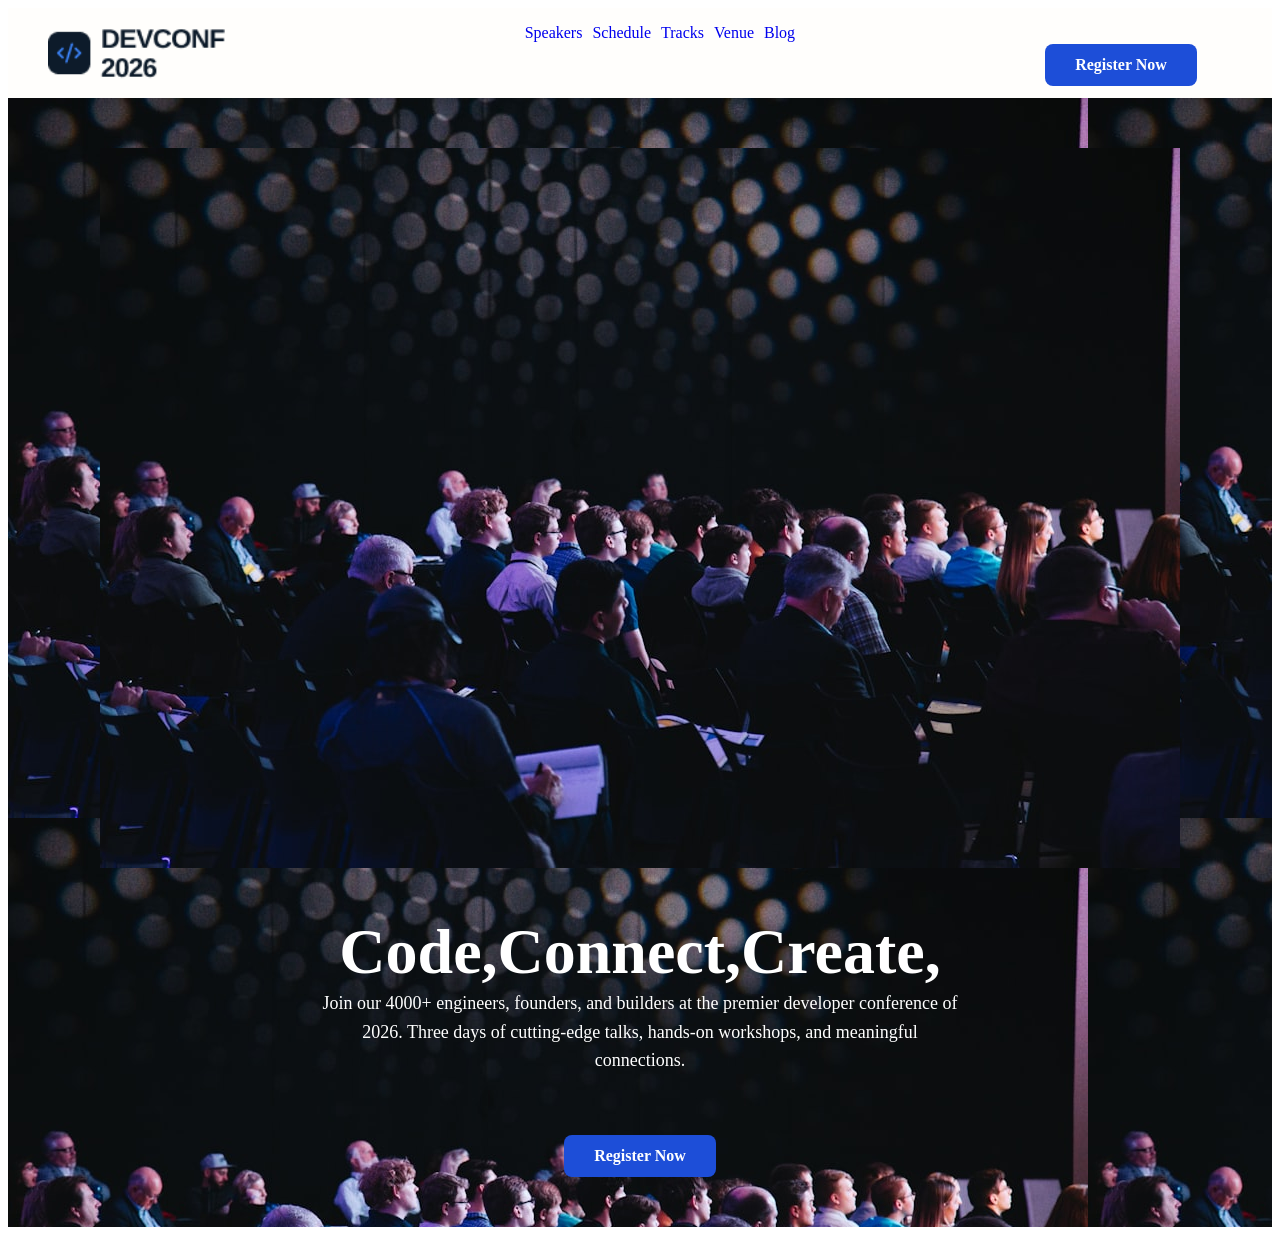
==== index.html @ ab05e1fb "first commit" ====
<!DOCTYPE html>
<html lang="en">

<head>
    <meta charset="UTF-8">
    <meta name="viewport" content="width=device-width, initial-scale=1.0">
    <title>Devconf 2026</title>
    <link rel="stylesheet" href="./style.css">
</head>

<body>
    <nav class="navbar">

        <ul>
            <img id="mini-logo" src="./logo.png" alt="Devconf 2026 Logo">
            <li class="nav-item"><a href="#">Speakers</a></li>
            <li class="nav-item"><a href="#">Schedule</a></li>
            <li class="nav-item"><a href="#">Tracks</a></li>
            <li class="nav-item"><a href="#">Venue</a></li>
            <li class="nav-item" id="blog-margin"><a href="#">Blog</a></li>

            <div>
                <a href="#" class="button">Register Now</a>
            </div>
        </ul>
    </nav>


    <div class="banner" style="text-align: center; padding: 50px 20px;">
        <img src="./banner.jpg" alt="Devconf 2026 Banner">
        <h1 class="on-banner-text">Code,Connect,Create,</h1>
        <p class="on-banner-text">Join our 4000+ engineers, founders, and builders at the premier developer
            conference of 2026. Three days of cutting-edge talks, hands-on workshops, and
            meaningful connections.
        </p>
        <a href="#" class="button">Register Now</a>
    </div>

</body>

</html>
---- style.css ----
.{
    margin: 0;
    padding: 0;
}

#mini-logo{
    margin-right: 300px;
}

.navbar{
    background-color: rgb(255, 254, 252);
    max-width: 100%;
    height: 90px;
    display: flex;
    margin: auto;
    padding: auto;
}

.button{
  display: inline-block;
  text-decoration: none;
  background-color: #1d4ed8;
  color: white;
  padding: 12px 30px;
  border-radius: 8px;
  font-weight: bold;
  margin-top: 20px;
}


nav ul{
    display: flex;
    list-style: none;
}

nav ul li{
    margin-right: 20px;
}

.nav-item{
    margin-right: 10px;
}

#blog-margin{
    margin-right: 250px;
}
nav ul li a{
    text-decoration: none;
}

.banner{
    background-image: url('./banner.jpg');
    padding: 100px 20px;
  text-align:center;
  color: white;
  margin: 0;
  padding: auto;
  padding: auto;
}

div h1{
    font-size: 64px;
  font-weight: bold;
  margin-bottom: 0;
}

div p{
    font-size: 18px;
  line-height: 1.6;
  color: white;
  max-width: 650px;
  margin: 0 auto 40px;
}

.on-banner-text{
    color: white;
    text-align: top;
}
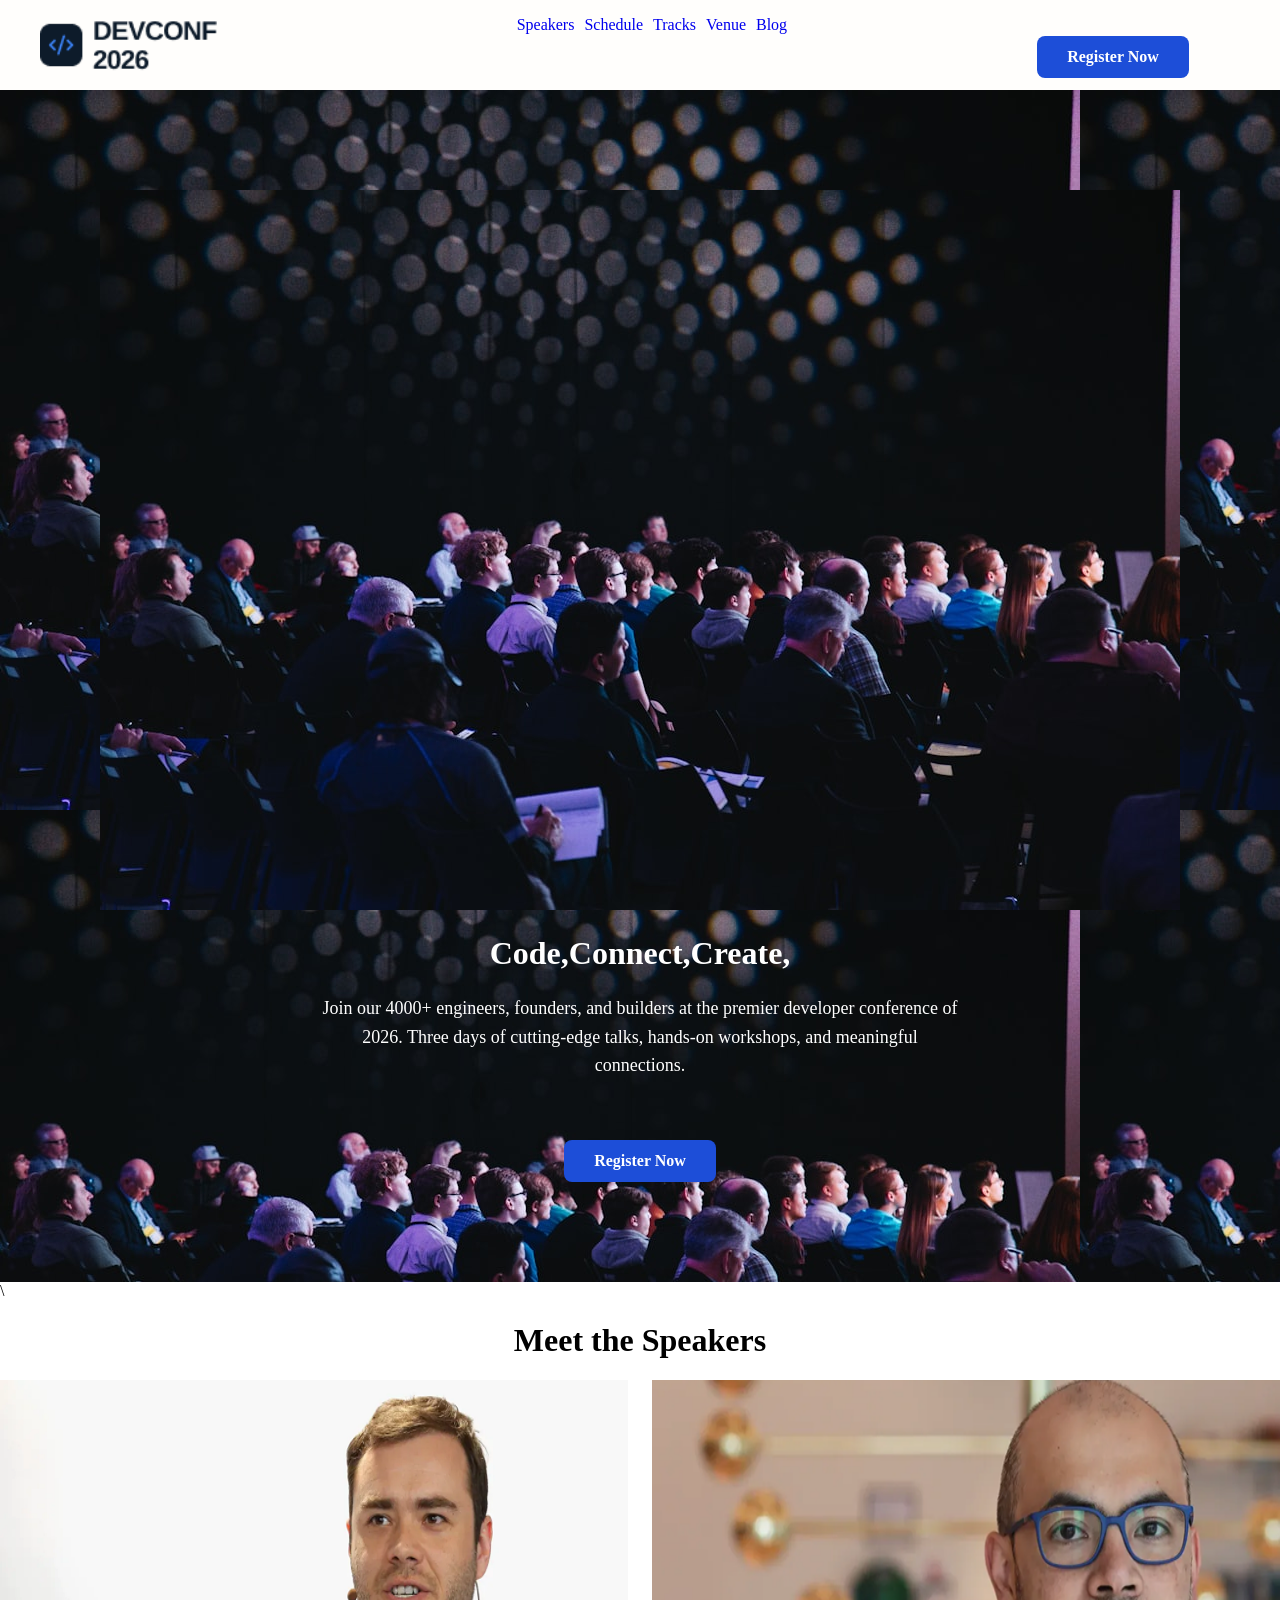
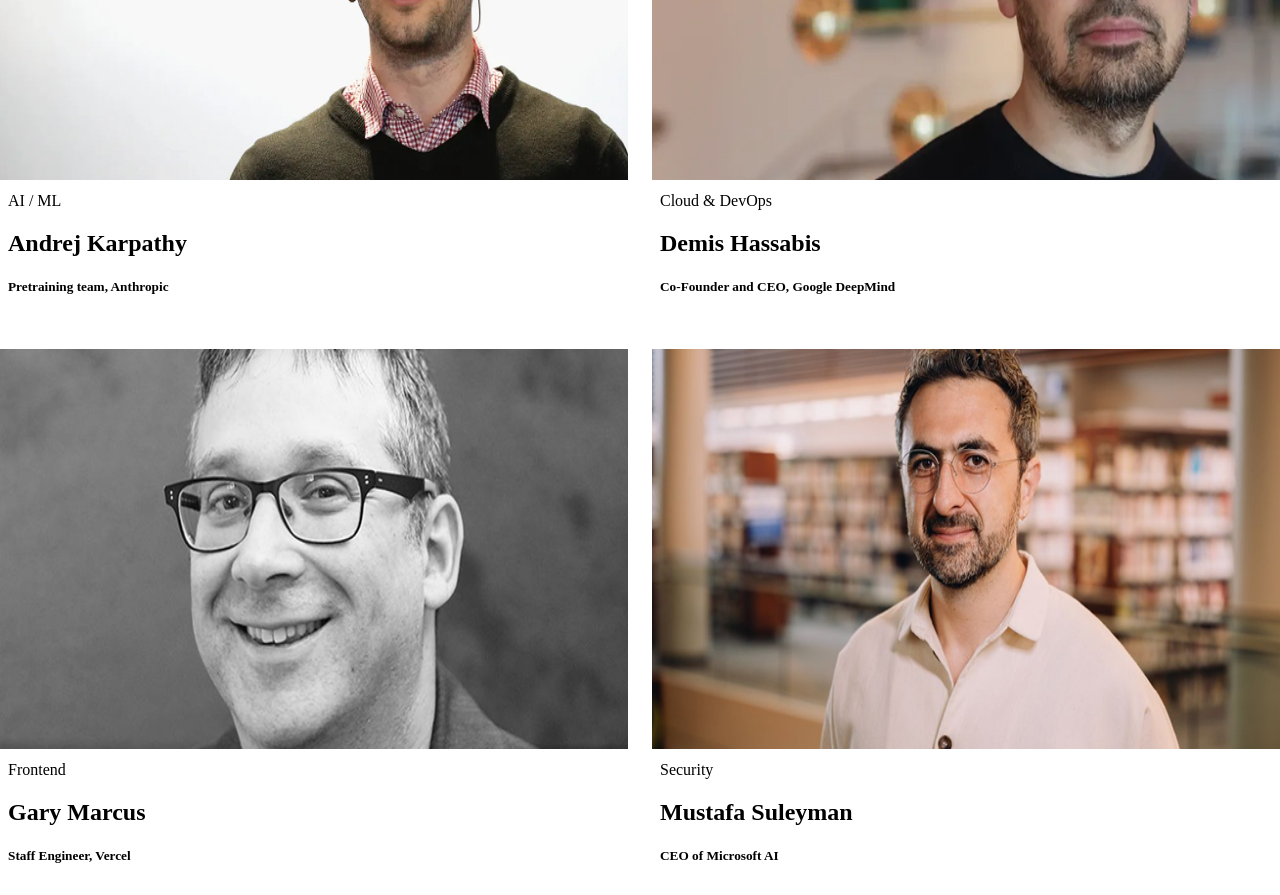
==== commit b7038ba4: "second-commit-of A1" ====
--- a/index.html
+++ b/index.html
@@ -26,7 +26,7 @@
     </nav>
 
 
-    <div class="banner" style="text-align: center; padding: 50px 20px;">
+    <div class="banner">
         <img src="./banner.jpg" alt="Devconf 2026 Banner">
         <h1 class="on-banner-text">Code,Connect,Create,</h1>
         <p class="on-banner-text">Join our 4000+ engineers, founders, and builders at the premier developer
@@ -36,6 +36,55 @@
         <a href="#" class="button">Register Now</a>
     </div>
 
+    <!--Speakers section start  -->\
+
+    <div class="speakers-container">
+        <h1 id="title">Meet the Speakers</h1>
+        <div class="grid-layout">
+            <div class="speaker-card">
+
+                <img src="./andrej.png" alt="Andrej Karpathy">
+                <div class="card-content">
+                    <div>AI / ML</div>
+                    <h2>Andrej Karpathy</h2>
+                    <h5>Pretraining team, Anthropic</h5>
+                </div>
+            </div>
+
+
+            <div class="speaker-card">
+                <img src="./demis.png" alt="Demis Hassabis">
+                <div class="card-content">
+                    <div>Cloud & DevOps</div>
+                    <h2>Demis Hassabis</h2>
+                    <h5>Co-Founder and CEO, Google DeepMind</h5>
+                </div>
+            </div>
+
+
+            <div class="speaker-card">
+                <img src="./gary.png" alt="Gary Marcus">
+                <div class="card-content">
+                    <div>Frontend</div>
+                    <h2>Gary Marcus</h2>
+                    <h5>Staff Engineer, Vercel</h5>
+                </div>
+            </div>
+
+
+            <div class="speaker-card">
+                <img src="./mustafa.png" alt="Mustafa Suleyman">
+                <div class="card-content">
+                    <div>Security</div>
+                    <h2>Mustafa Suleyman</h2>
+                    <h5>CEO of Microsoft AI</h5>
+                </div>
+            </div>
+
+        </div>
+
+    </div>
+
 </body>
 
 </html>
--- a/style.css
+++ b/style.css
@@ -1,13 +1,14 @@
-.{
+body {
     margin: 0;
     padding: 0;
+    /*max-width: 1200px;*/
 }
 
-#mini-logo{
+#mini-logo {
     margin-right: 300px;
 }
 
-.navbar{
+.navbar {
     background-color: rgb(255, 254, 252);
     max-width: 100%;
     height: 90px;
@@ -16,63 +17,85 @@
     padding: auto;
 }
 
-.button{
-  display: inline-block;
-  text-decoration: none;
-  background-color: #1d4ed8;
-  color: white;
-  padding: 12px 30px;
-  border-radius: 8px;
-  font-weight: bold;
-  margin-top: 20px;
+.button {
+    display: inline-block;
+    text-decoration: none;
+    background-color: #1d4ed8;
+    color: white;
+    padding: 12px 30px;
+    border-radius: 8px;
+    font-weight: bold;
+    margin-top: 20px;
 }
 
 
-nav ul{
+nav ul {
     display: flex;
     list-style: none;
 }
 
-nav ul li{
+nav ul li {
     margin-right: 20px;
 }
 
-.nav-item{
+.nav-item {
     margin-right: 10px;
 }
 
-#blog-margin{
+#blog-margin {
     margin-right: 250px;
 }
-nav ul li a{
+
+nav ul li a {
     text-decoration: none;
 }
 
-.banner{
+.banner {
     background-image: url('./banner.jpg');
+    text-align: center;
+    padding: 50px 20px;
     padding: 100px 20px;
-  text-align:center;
-  color: white;
-  margin: 0;
-  padding: auto;
-  padding: auto;
+    color: white;
+    margin: 0;
 }
 
-div h1{
+div h1 p {
+    text-align: center;
     font-size: 64px;
-  font-weight: bold;
-  margin-bottom: 0;
+    font-weight: bold;
+    margin-bottom: 0;
 }
 
-div p{
+div p {
     font-size: 18px;
-  line-height: 1.6;
-  color: white;
-  max-width: 650px;
-  margin: 0 auto 40px;
+    line-height: 1.6;
+    color: white;
+    max-width: 650px;
+    margin: 0 auto 40px;
 }
 
-.on-banner-text{
+.on-banner-text {
     color: white;
     text-align: top;
 }
+
+/*speakers section start*/
+
+.grid-layout {
+    display: grid;
+    grid-template-columns: 1fr 1fr;
+    gap: 24px;
+}
+
+#title {
+    text-align: center;
+}
+
+.speaker-card img {
+    width: 100%;
+    height: 400px;
+}
+
+.card-content {
+    padding: 8px;
+}
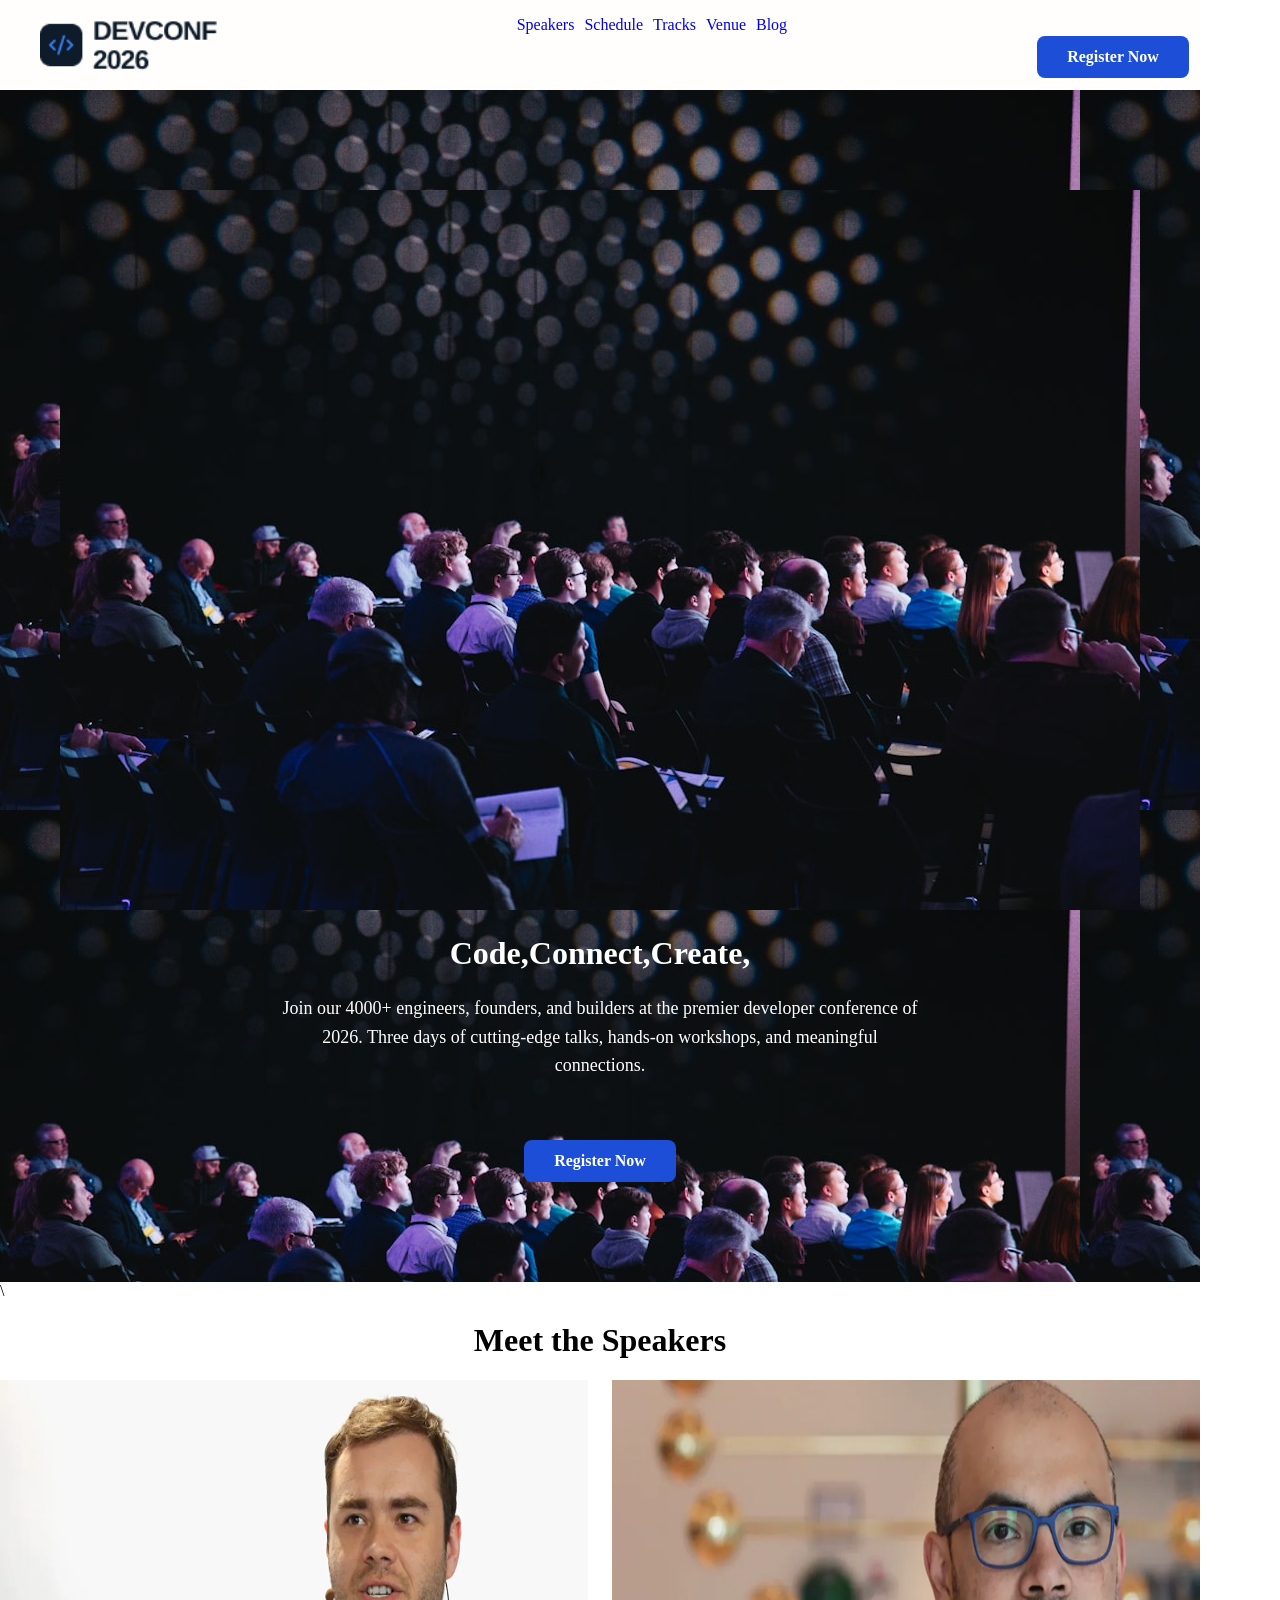
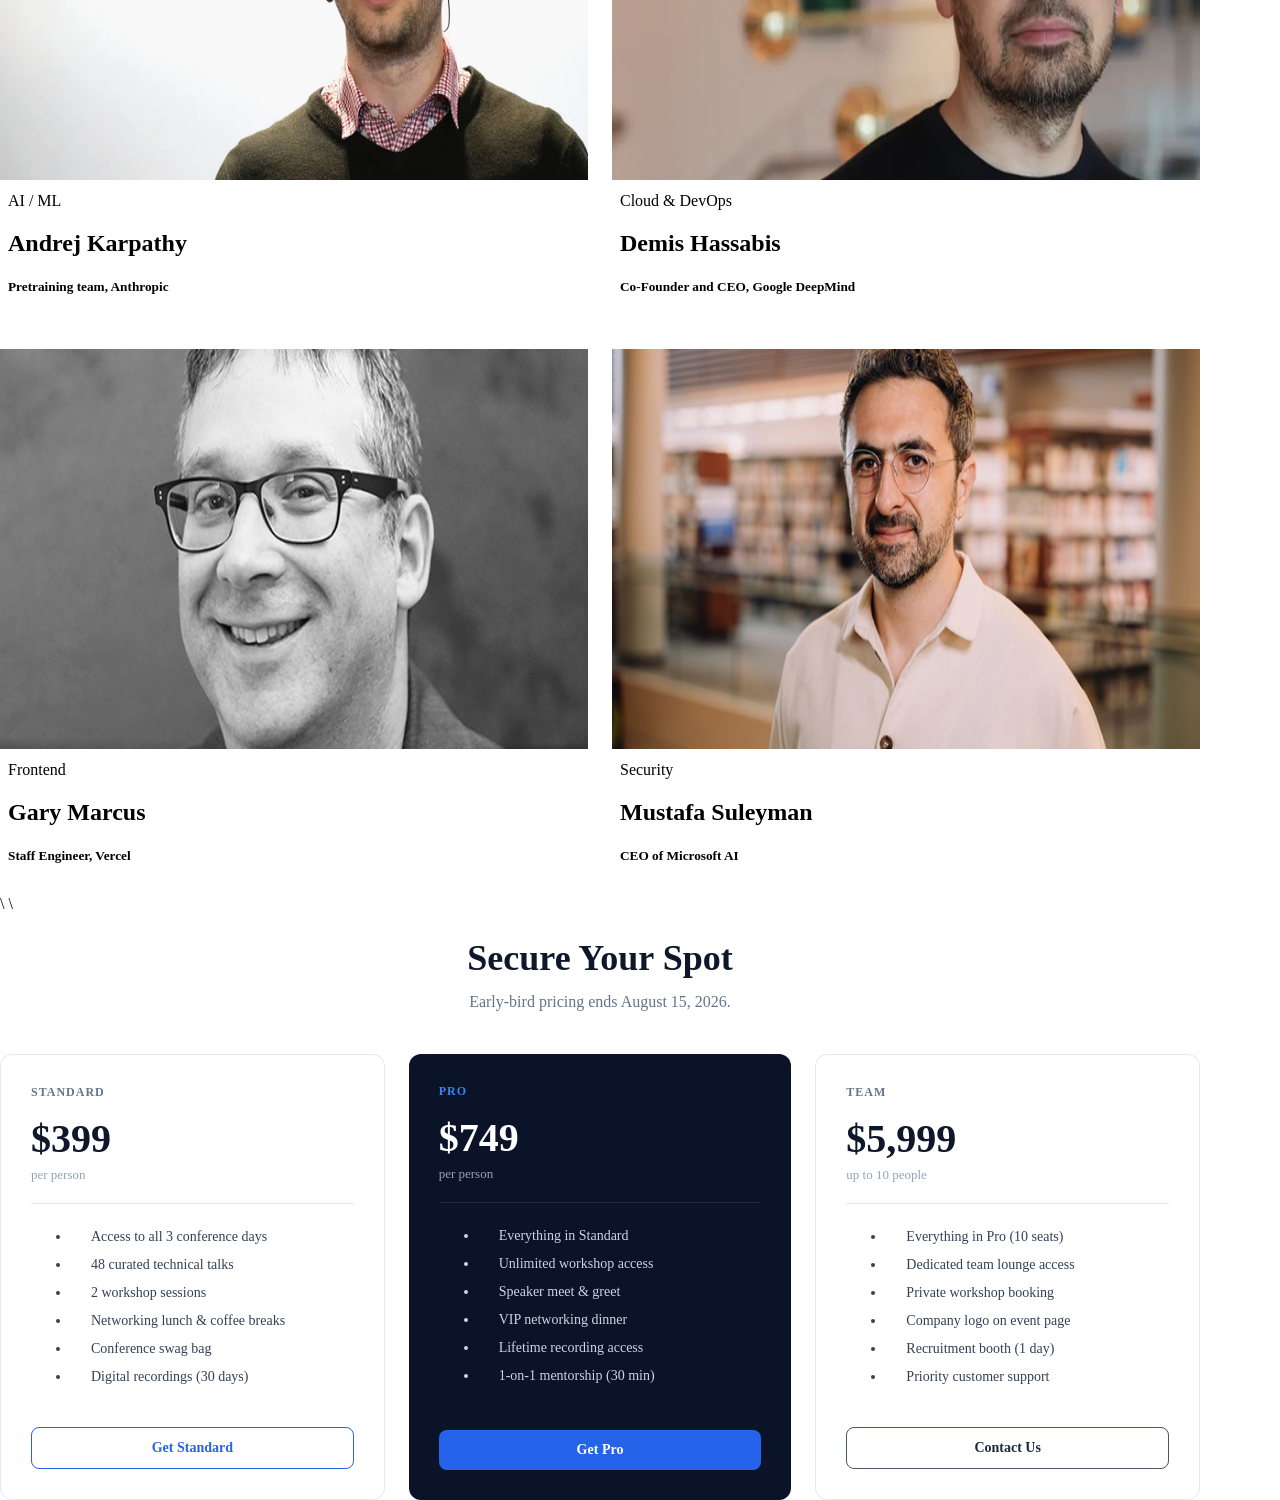
==== commit c12025e0: "third commit of A1" ====
--- a/index.html
+++ b/index.html
@@ -84,6 +84,69 @@
         </div>
 
     </div>
+    <!--Speakers section end  -->\
+
+    <!--spot section start  -->\
+
+    <div class="pricing-header">
+        <h1>Secure Your Spot</h1>
+        <p>Early-bird pricing ends August 15, 2026.</p>
+    </div>
+
+    <div class="pricing-container">
+
+        <div class="card">
+            <div class="plan-name">Standard</div>
+            <div class="price">$399</div>
+            <div class="per-person">per person</div>
+
+            <ul class="features-list">
+                <li>Access to all 3 conference days</li>
+                <li>48 curated technical talks</li>
+                <li>2 workshop sessions</li>
+                <li>Networking lunch & coffee breaks</li>
+                <li>Conference swag bag</li>
+                <li>Digital recordings (30 days)</li>
+            </ul>
+
+            <a href="#" class="btn btn-outline">Get Standard</a>
+        </div>
+
+        <div class="card pro-card">
+            <div class="plan-name">Pro</div>
+            <div class="price">$749</div>
+            <div class="per-person">per person</div>
+
+            <ul class="features-list">
+                <li>Everything in Standard</li>
+                <li>Unlimited workshop access</li>
+                <li>Speaker meet & greet</li>
+                <li>VIP networking dinner</li>
+                <li>Lifetime recording access</li>
+                <li>1-on-1 mentorship (30 min)</li>
+            </ul>
+
+            <a href="#" class="btn btn-solid">Get Pro</a>
+        </div>
+
+        <div class="card">
+            <div class="plan-name">Team</div>
+            <div class="price">$5,999</div>
+            <div class="per-person">up to 10 people</div>
+
+            <ul class="features-list">
+                <li>Everything in Pro (10 seats)</li>
+                <li>Dedicated team lounge access</li>
+                <li>Private workshop booking</li>
+                <li>Company logo on event page</li>
+                <li>Recruitment booth (1 day)</li>
+                <li>Priority customer support</li>
+            </ul>
+
+            <a href="#" class="btn btn-gray">Contact Us</a>
+        </div>
+
+    </div>
 
 </body>
 
--- a/style.css
+++ b/style.css
@@ -1,7 +1,7 @@
 body {
     margin: 0;
     padding: 0;
-    /*max-width: 1200px;*/
+    max-width: 1200px;
 }
 
 #mini-logo {
@@ -57,6 +57,7 @@
     padding: 100px 20px;
     color: white;
     margin: 0;
+    max-width: 1200px;
 }
 
 div h1 p {
@@ -98,4 +99,141 @@
 
 .card-content {
     padding: 8px;
+}
+
+/* spot section start*/
+
+
+.pricing-header {
+    text-align: center;
+    margin-bottom: 40px;
+}
+
+.pricing-header h1 {
+    font-size: 36px;
+    font-weight: bold;
+    margin-bottom: 10px;
+    color: #0f172a;
+}
+
+.pricing-header p {
+    color: #64748b;
+    font-size: 16px;
+}
+
+.pricing-container {
+    display: flex;
+    justify-content: center;
+    align-items: stretch;
+    gap: 24px;
+    max-width: 1200px;
+    margin: 0 auto;
+}
+
+.card {
+    background-color: #ffffff;
+    border: 1px solid #e2e8f0;
+    border-radius: 12px;
+    padding: 30px;
+    flex: 1;
+    max-width: 350px;
+    display: flex;
+    flex-direction: column;
+}
+
+.card.pro-card {
+    background-color: #0b1329;
+    color: #ffffff;
+    border: none;
+}
+
+.plan-name {
+    font-size: 12px;
+    font-weight: bold;
+    text-transform: uppercase;
+    letter-spacing: 1px;
+    color: #64748b;
+    margin-bottom: 15px;
+}
+
+.pro-card .plan-name {
+    color: #3b82f6;
+}
+
+.price {
+    font-size: 40px;
+    font-weight: bold;
+    color: #0f172a;
+    margin-bottom: 5px;
+}
+
+.pro-card .price {
+    color: #ffffff;
+}
+
+.per-person {
+    font-size: 13px;
+    color: #94a3b8;
+    margin-bottom: 25px;
+    border-bottom: 1px solid #e2e8f0;
+    padding-bottom: 20px;
+}
+
+.pro-card .per-person {
+    border-bottom: 1px solid #1e293b;
+}
+
+.features-list {
+    list-style: none padding: 0;
+    margin: 0 0 30px 0;
+    flex-grow: 1;
+}
+
+.features-list li {
+    font-size: 14px;
+    margin-bottom: 12px;
+    position: relative;
+    padding-left: 20px;
+    color: #334155;
+}
+
+.pro-card .features-list li {
+    color: #cbd5e1;
+}
+
+.btn {
+    display: block;
+    text-align: center;
+    padding: 12px;
+    border-radius: 8px;
+    font-weight: bold;
+    text-decoration: none;
+    font-size: 14px;
+    transition: 0.2s;
+}
+
+.btn-outline {
+    border: 1px solid #2563eb;
+    color: #2563eb;
+    background: transparent;
+}
+
+.btn-outline:hover {
+    background-color: #f0f7ff;
+}
+
+.btn-solid {
+    background-color: #2563eb;
+    color: #ffffff;
+    border: none;
+}
+
+.btn-gray {
+    border: 1px solid #475569;
+    color: #1e293b;
+    background: transparent;
+}
+
+.btn-gray:hover {
+    background-color: #f1f5f9;
 }
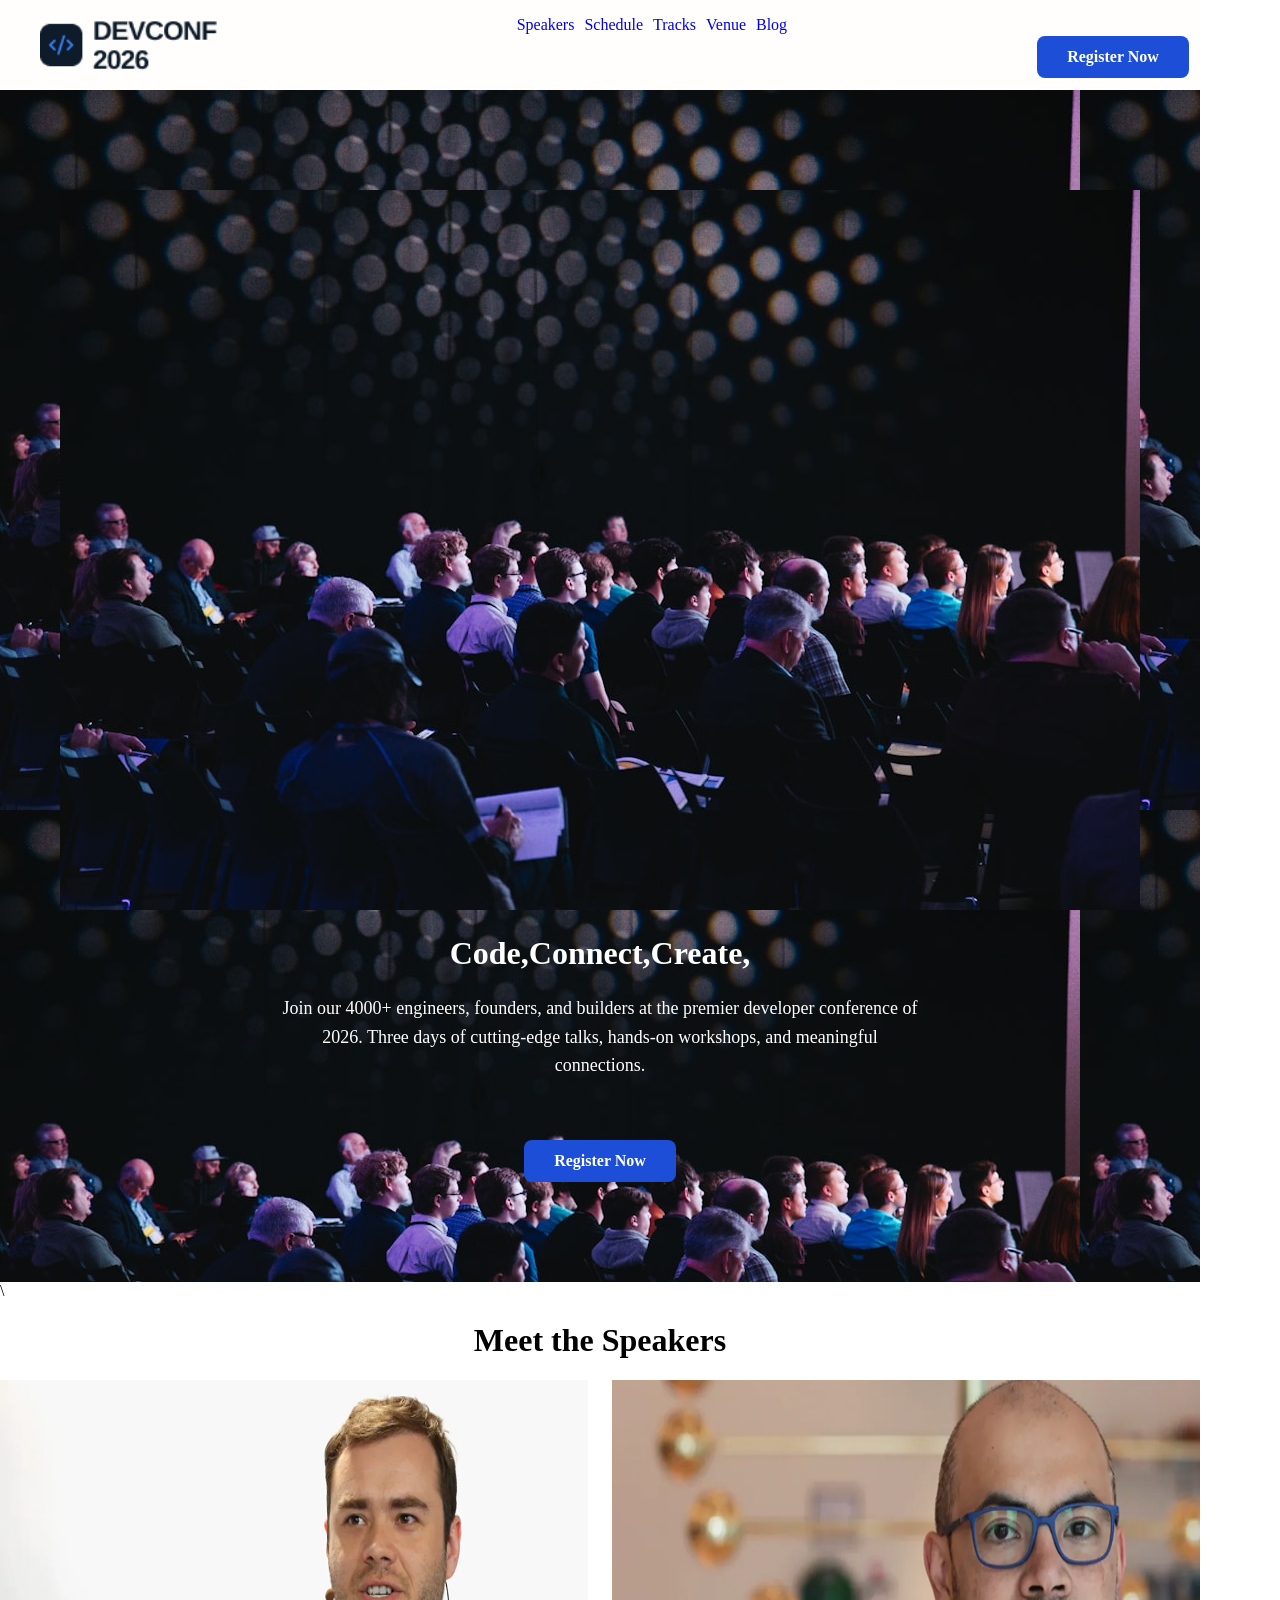
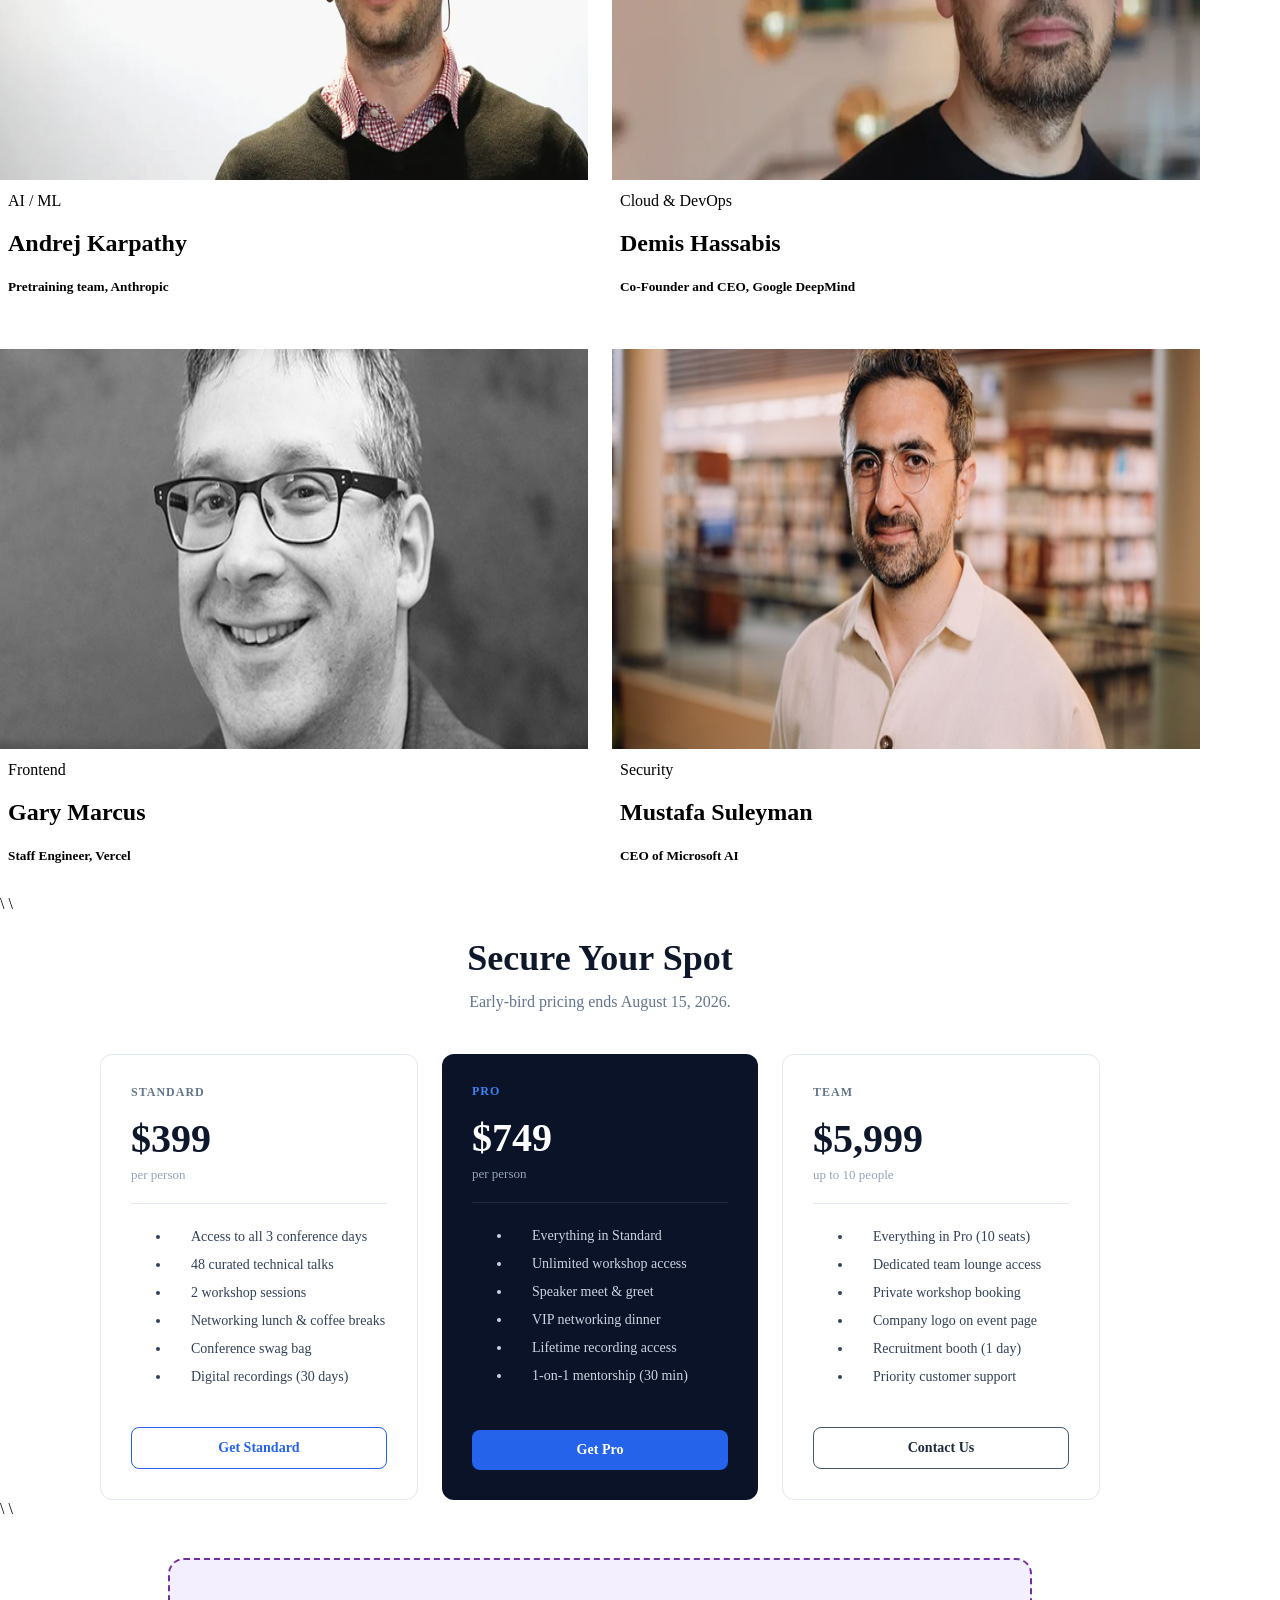
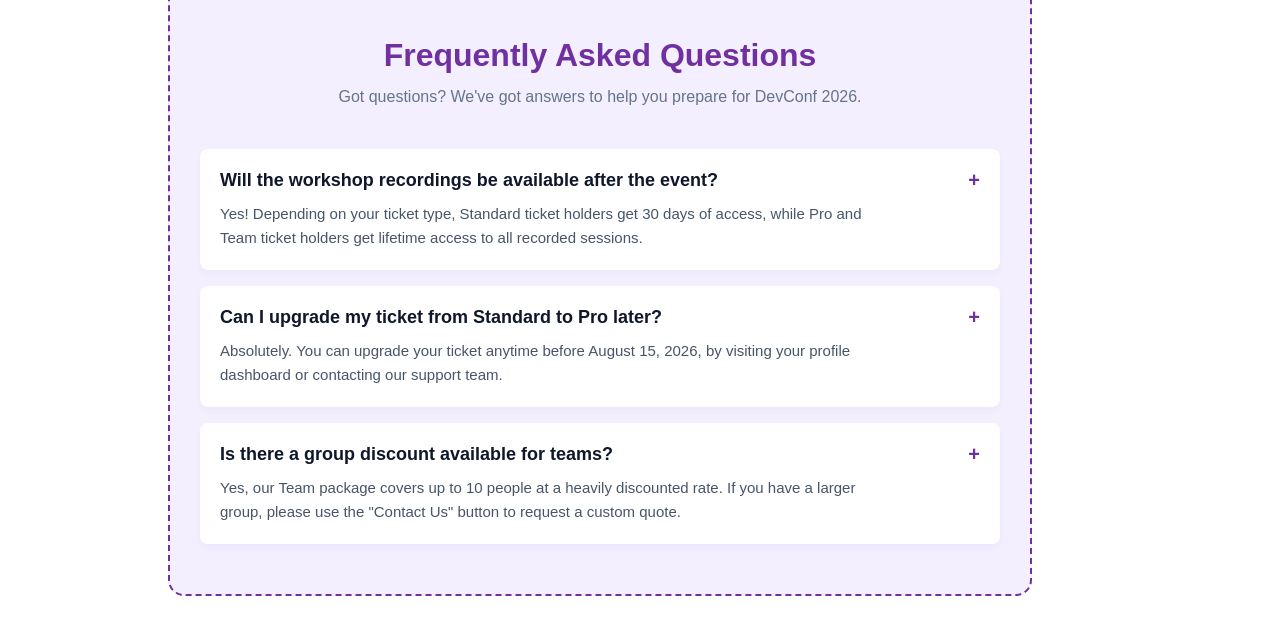
==== commit 3d67e4c3: "Forht commit of A1" ====
--- a/index.html
+++ b/index.html
@@ -147,6 +147,47 @@
         </div>
 
     </div>
+ <!--spot section end  -->\
+
+ <!--AI section start  -->\
+
+    <div class="ai-generated-section">
+
+        <h2 class="section-title">Frequently Asked Questions</h2>
+        <p class="section-subtitle">Got questions? We've got answers to help you prepare for DevConf 2026.</p>
+
+        <div class="faq-container">
+
+           
+            <div class="faq-item">
+                <h3 class="faq-question">Will the workshop recordings be available after the event?</h3>
+                <p class="faq-answer">Yes! Depending on your ticket type, Standard ticket holders get 30 days of access,
+                    while Pro and Team ticket holders get lifetime access to all recorded sessions.</p>
+            </div>
+
+           
+            <div class="faq-item">
+                <h3 class="faq-question">Can I upgrade my ticket from Standard to Pro later?</h3>
+                <p class="faq-answer">Absolutely. You can upgrade your ticket anytime before August 15, 2026, by
+                    visiting your profile dashboard or contacting our support team.</p>
+            </div>
+
+           
+            <div class="faq-item">
+                <h3 class="faq-question">Is there a group discount available for teams?</h3>
+                <p class="faq-answer">Yes, our Team package covers up to 10 people at a heavily discounted rate. If you
+                    have a larger group, please use the "Contact Us" button to request a custom quote.</p>
+            </div>
+
+        </div>
+
+    </div>
+
+ <!--AI section End-->
+
+
+
+
 
 </body>
 
--- a/style.css
+++ b/style.css
@@ -126,7 +126,7 @@
     justify-content: center;
     align-items: stretch;
     gap: 24px;
-    max-width: 1200px;
+    max-width: 1000px;
     margin: 0 auto;
 }
 
@@ -236,4 +236,74 @@
 
 .btn-gray:hover {
     background-color: #f1f5f9;
-}+}
+
+/* Ai section start*/
+
+.ai-generated-section {
+    max-width: 800px;
+    margin: 40px auto;
+    padding: 50px 30px;
+    background-color: #f3efff;
+    border: 2px dashed #7030a0;
+    border-radius: 16px;
+    font-family: Arial, sans-serif;
+}
+
+.section-title {
+    text-align: center;
+    color: #7030a0;
+    font-size: 32px;
+    font-weight: bold;
+    margin-bottom: 10px;
+}
+
+.section-subtitle {
+    text-align: center;
+    color: #64748b;
+    font-size: 16px;
+    margin-bottom: 40px;
+}
+
+.faq-container {
+    max-width: 800px;
+    margin: 0 auto;
+    display: flex;
+    flex-direction: column;
+    gap: 16px;
+}
+
+.faq-item {
+    background-color: #ffffff;
+    border-radius: 8px;
+    padding: 20px;
+    box-shadow: 0 4px 6px rgba(112, 48, 160, 0.04);
+}
+
+
+.faq-question {
+    font-size: 18px;
+    font-weight: bold;
+    color: #0f172a;
+    margin: 0 0 10px 0;
+    display: flex;
+    justify-content: space-between;
+    align-items: center;
+}
+
+
+.faq-question::after {
+    content: "+";
+    color: #7030a0;
+    font-size: 20px;
+}
+
+
+.faq-answer {
+    font-size: 15px;
+    color: #475569;
+    line-height: 1.6;
+    margin: 0;
+}
+
+/* AI section END*/
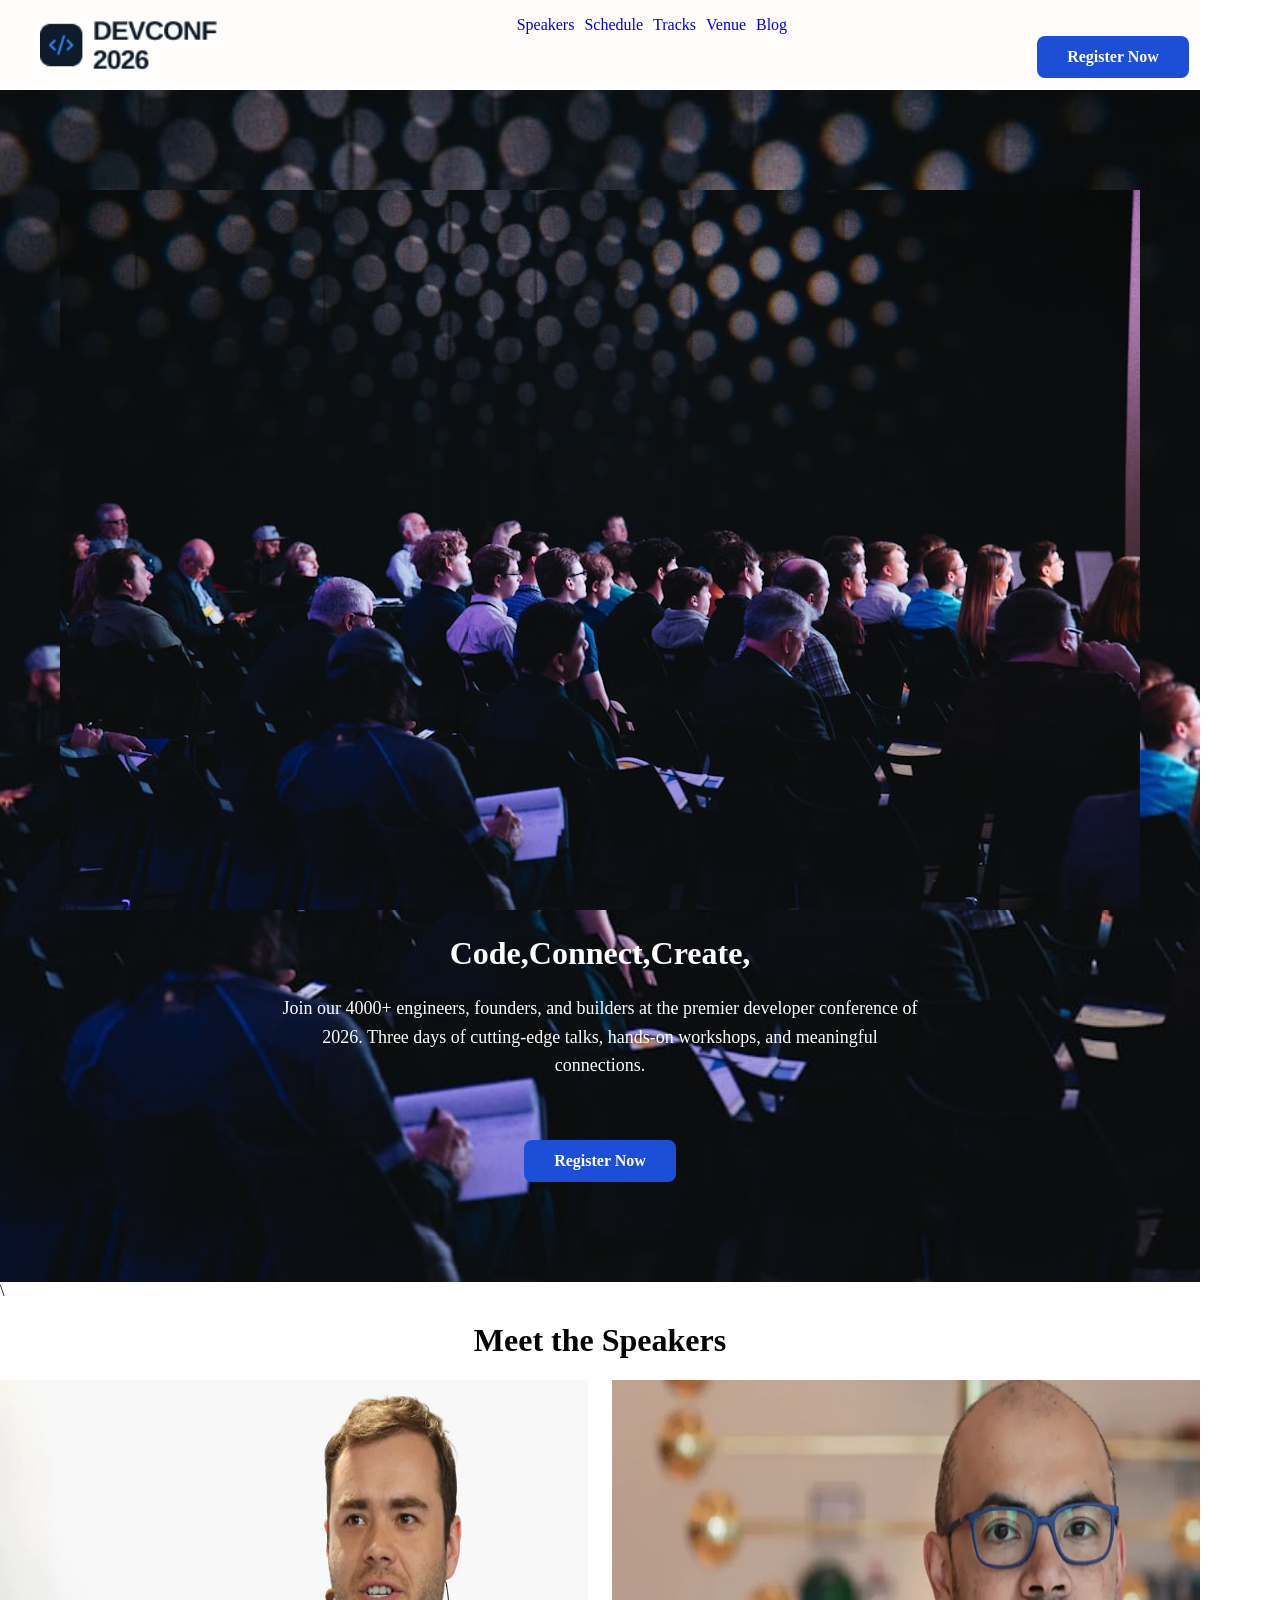
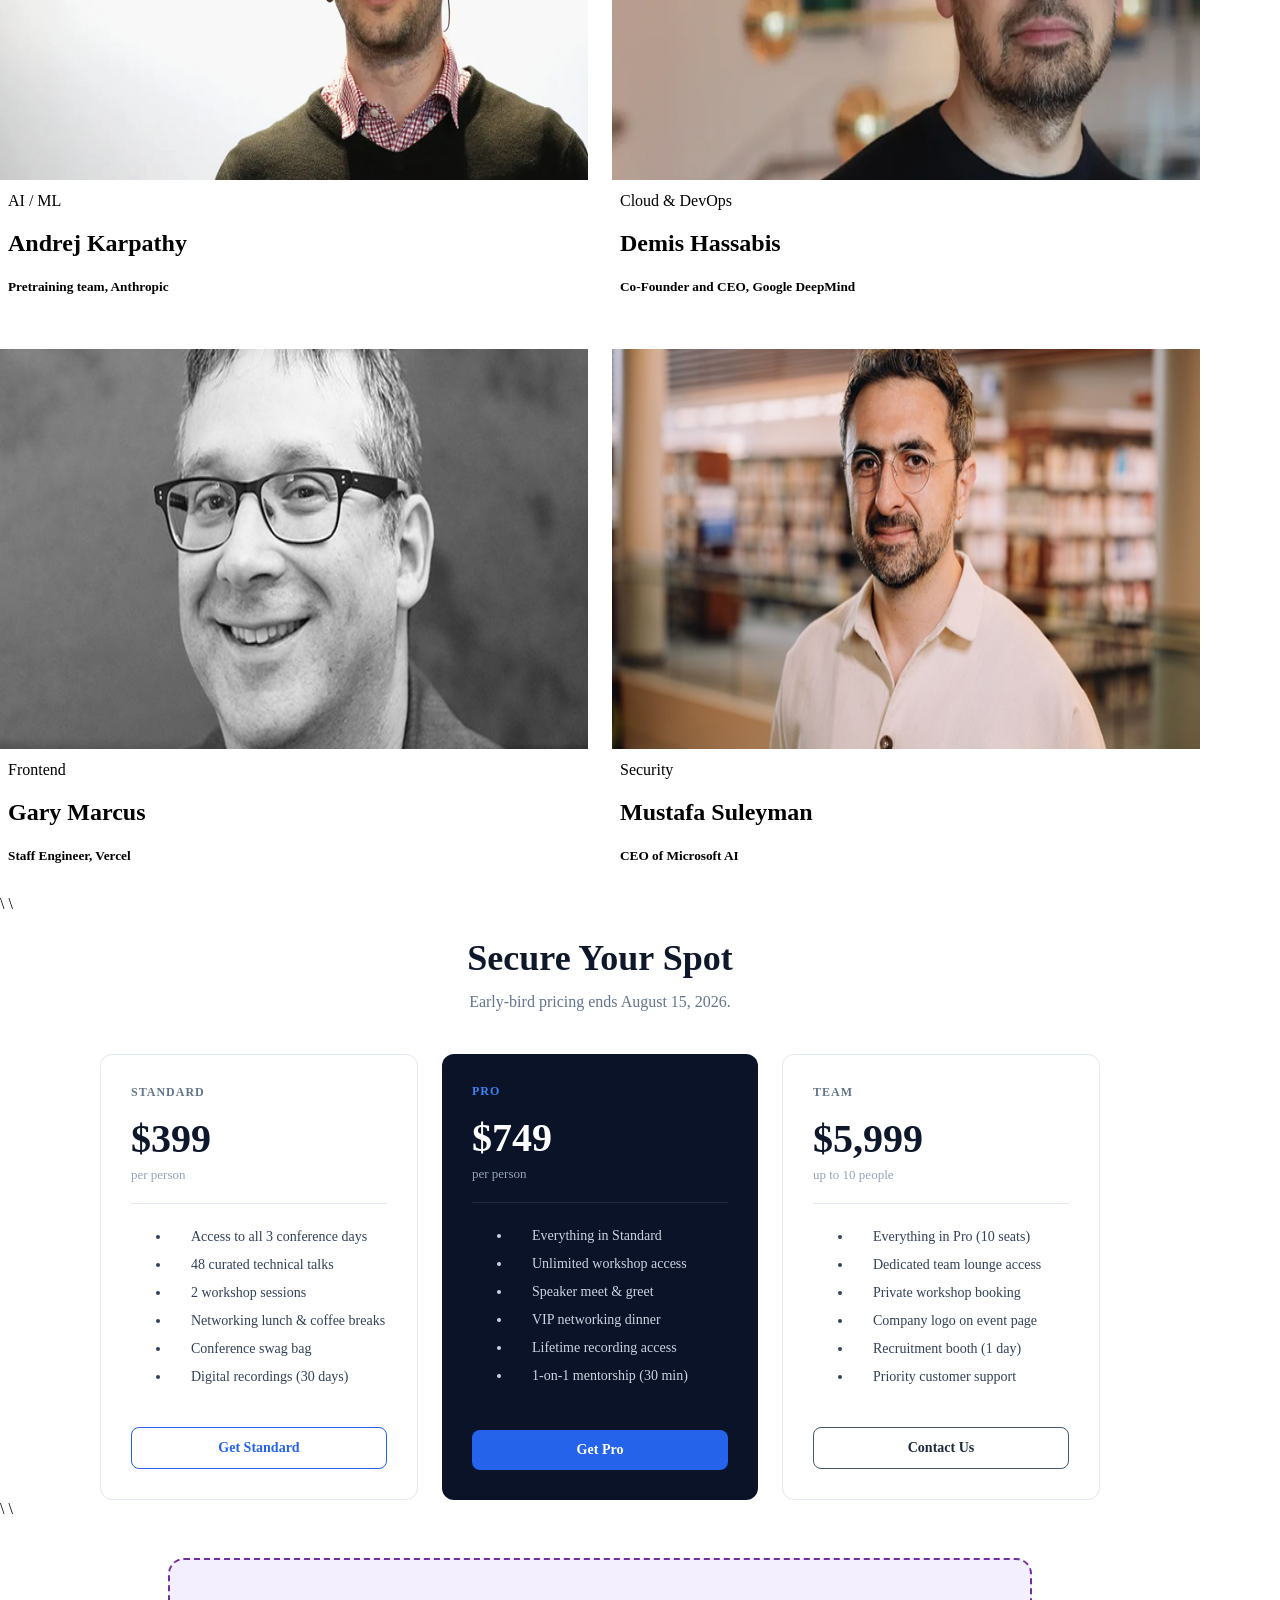
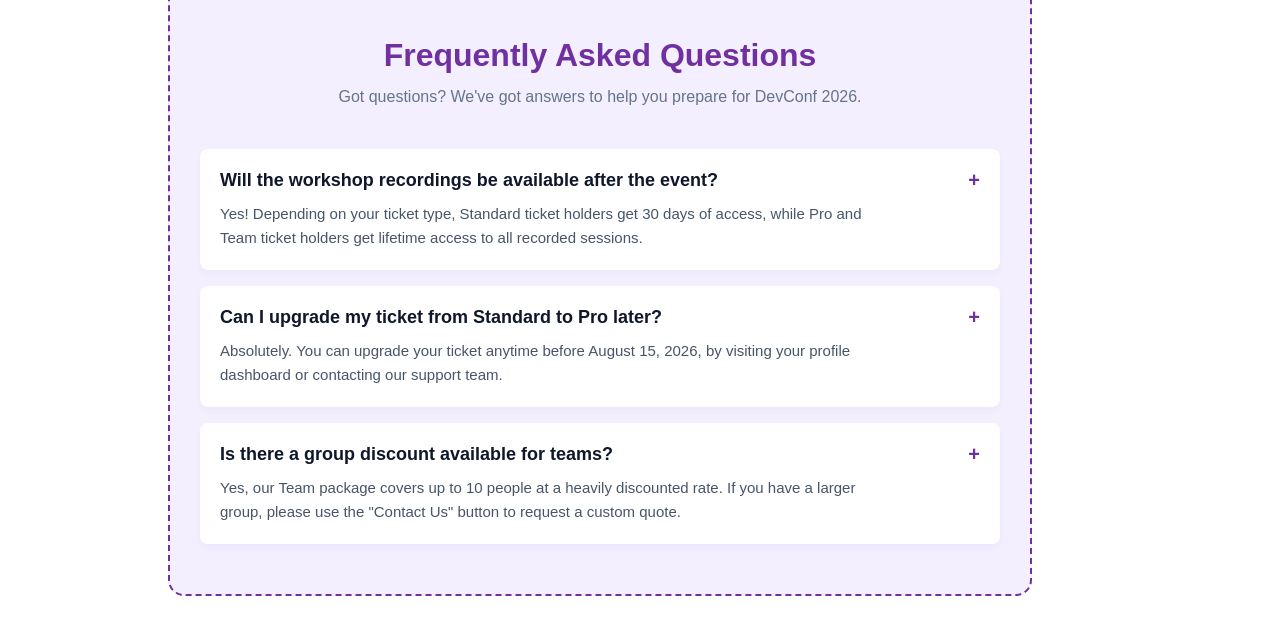
==== commit 04021f77: "fifth commit of A!" ====
--- a/index.html
+++ b/index.html
@@ -147,9 +147,9 @@
         </div>
 
     </div>
- <!--spot section end  -->\
+    <!--spot section end  -->\
 
- <!--AI section start  -->\
+    <!--AI section start  -->\
 
     <div class="ai-generated-section">
 
@@ -158,21 +158,21 @@
 
         <div class="faq-container">
 
-           
+
             <div class="faq-item">
                 <h3 class="faq-question">Will the workshop recordings be available after the event?</h3>
                 <p class="faq-answer">Yes! Depending on your ticket type, Standard ticket holders get 30 days of access,
                     while Pro and Team ticket holders get lifetime access to all recorded sessions.</p>
             </div>
 
-           
+
             <div class="faq-item">
                 <h3 class="faq-question">Can I upgrade my ticket from Standard to Pro later?</h3>
                 <p class="faq-answer">Absolutely. You can upgrade your ticket anytime before August 15, 2026, by
                     visiting your profile dashboard or contacting our support team.</p>
             </div>
 
-           
+
             <div class="faq-item">
                 <h3 class="faq-question">Is there a group discount available for teams?</h3>
                 <p class="faq-answer">Yes, our Team package covers up to 10 people at a heavily discounted rate. If you
@@ -183,7 +183,7 @@
 
     </div>
 
- <!--AI section End-->
+    <!--AI section End-->
 
 
 
--- a/style.css
+++ b/style.css
@@ -52,12 +52,16 @@
 
 .banner {
     background-image: url('./banner.jpg');
+    background-size: cover;
+    background-repeat: no-repeat;
+    background-position: center;
     text-align: center;
     padding: 50px 20px;
     padding: 100px 20px;
     color: white;
     margin: 0;
     max-width: 1200px;
+    max-height: auto;
 }
 
 div h1 p {
